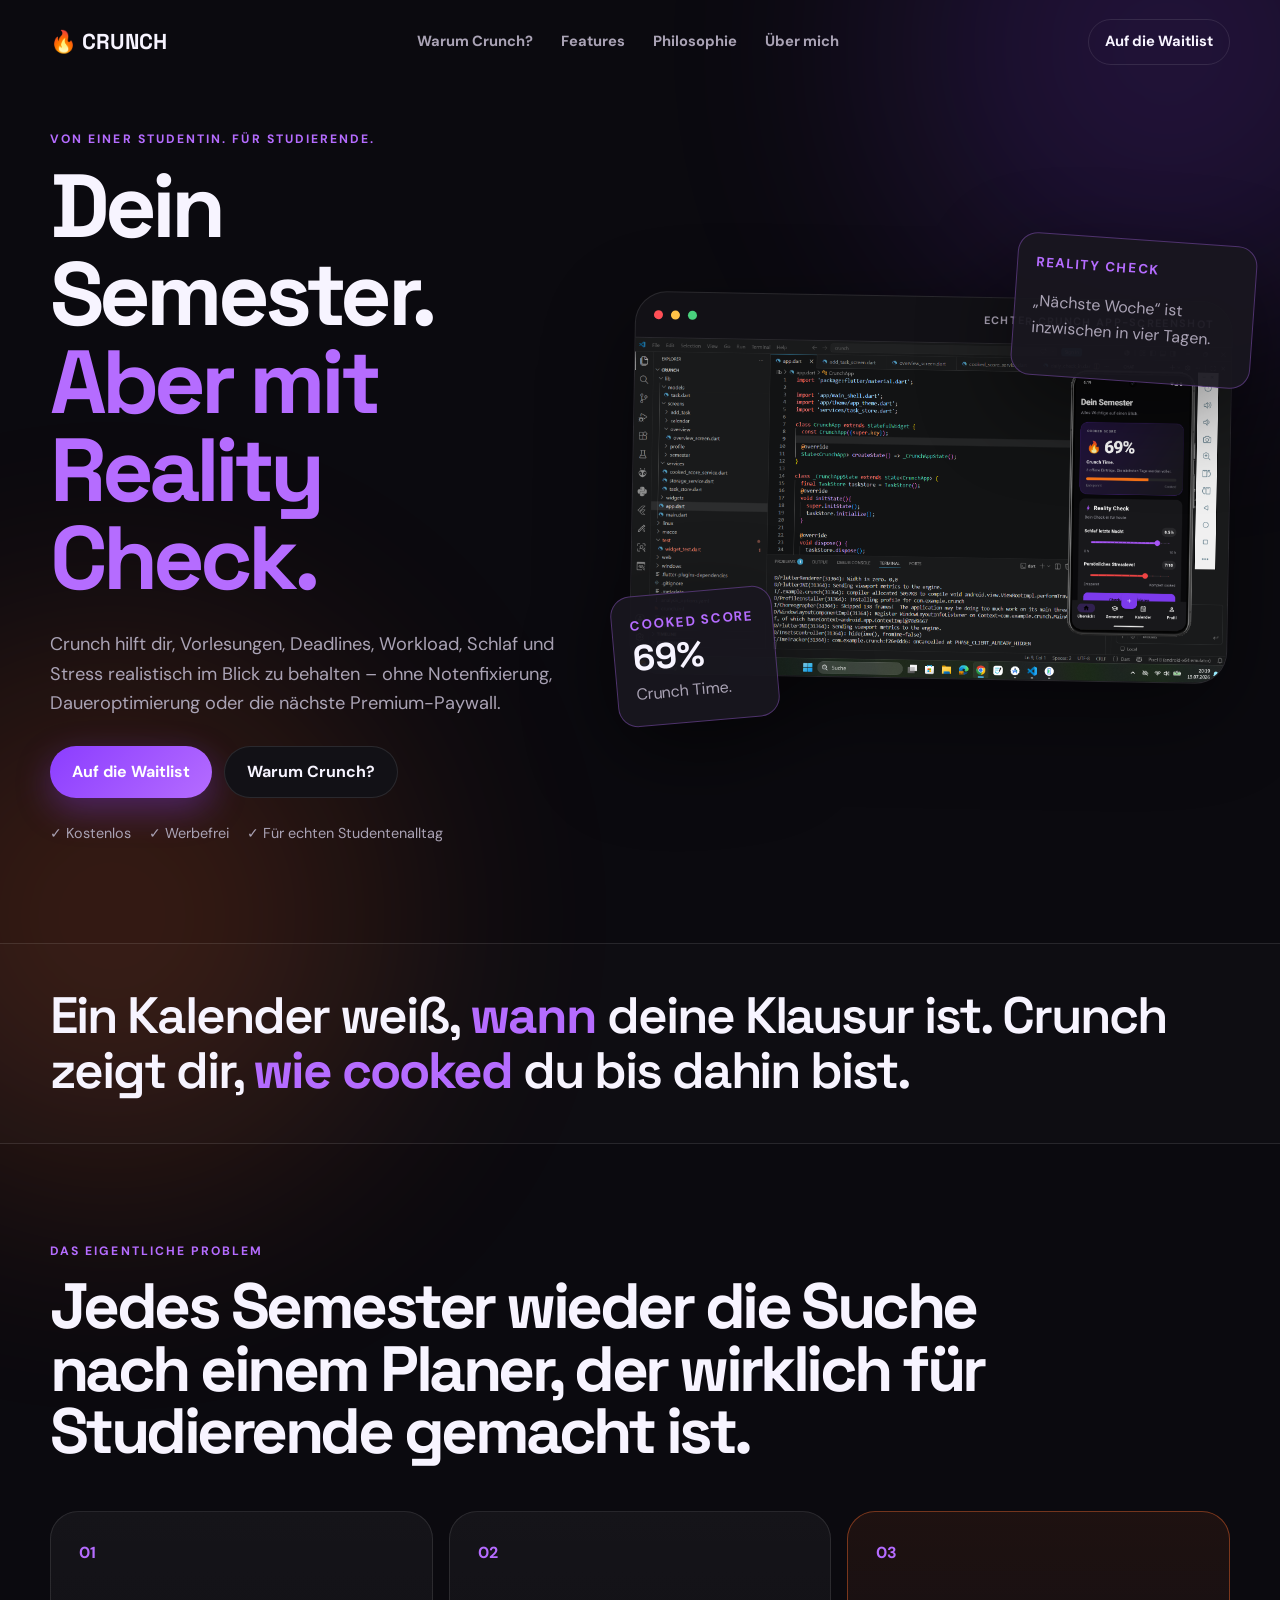
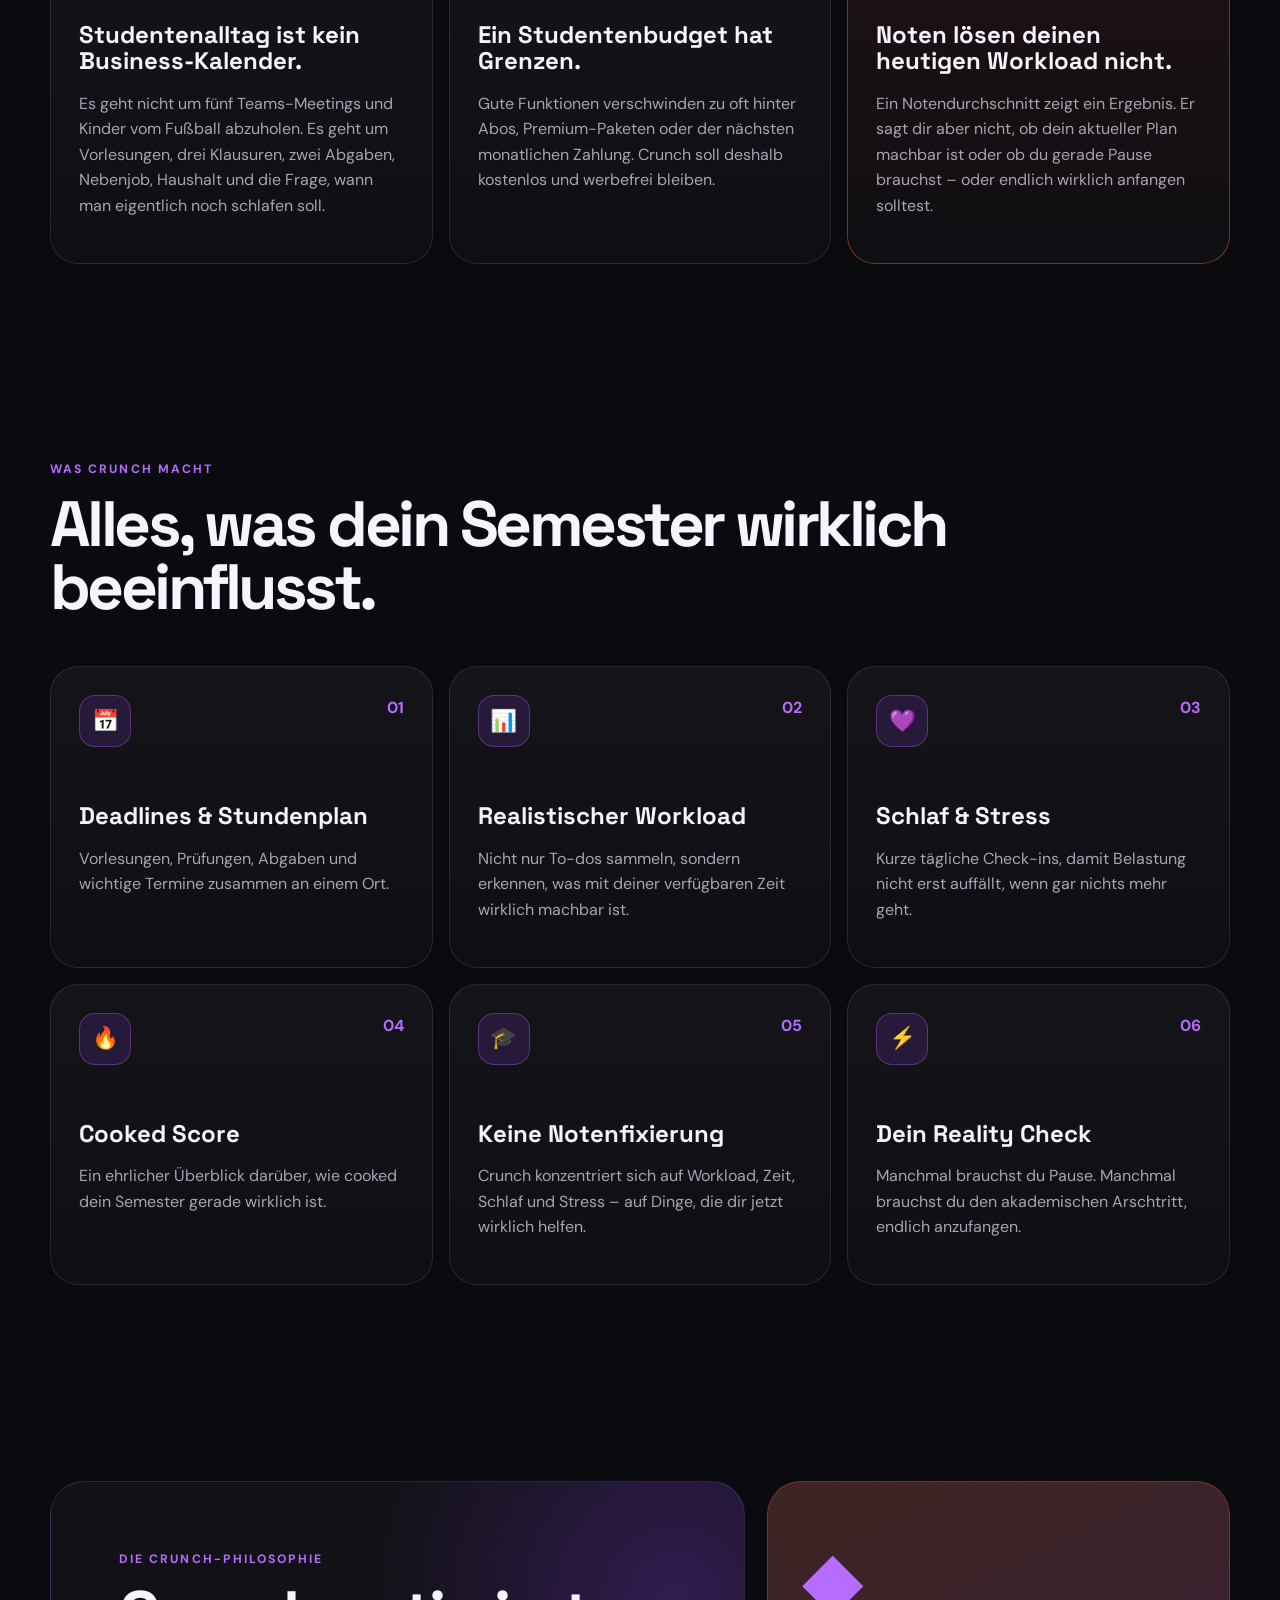
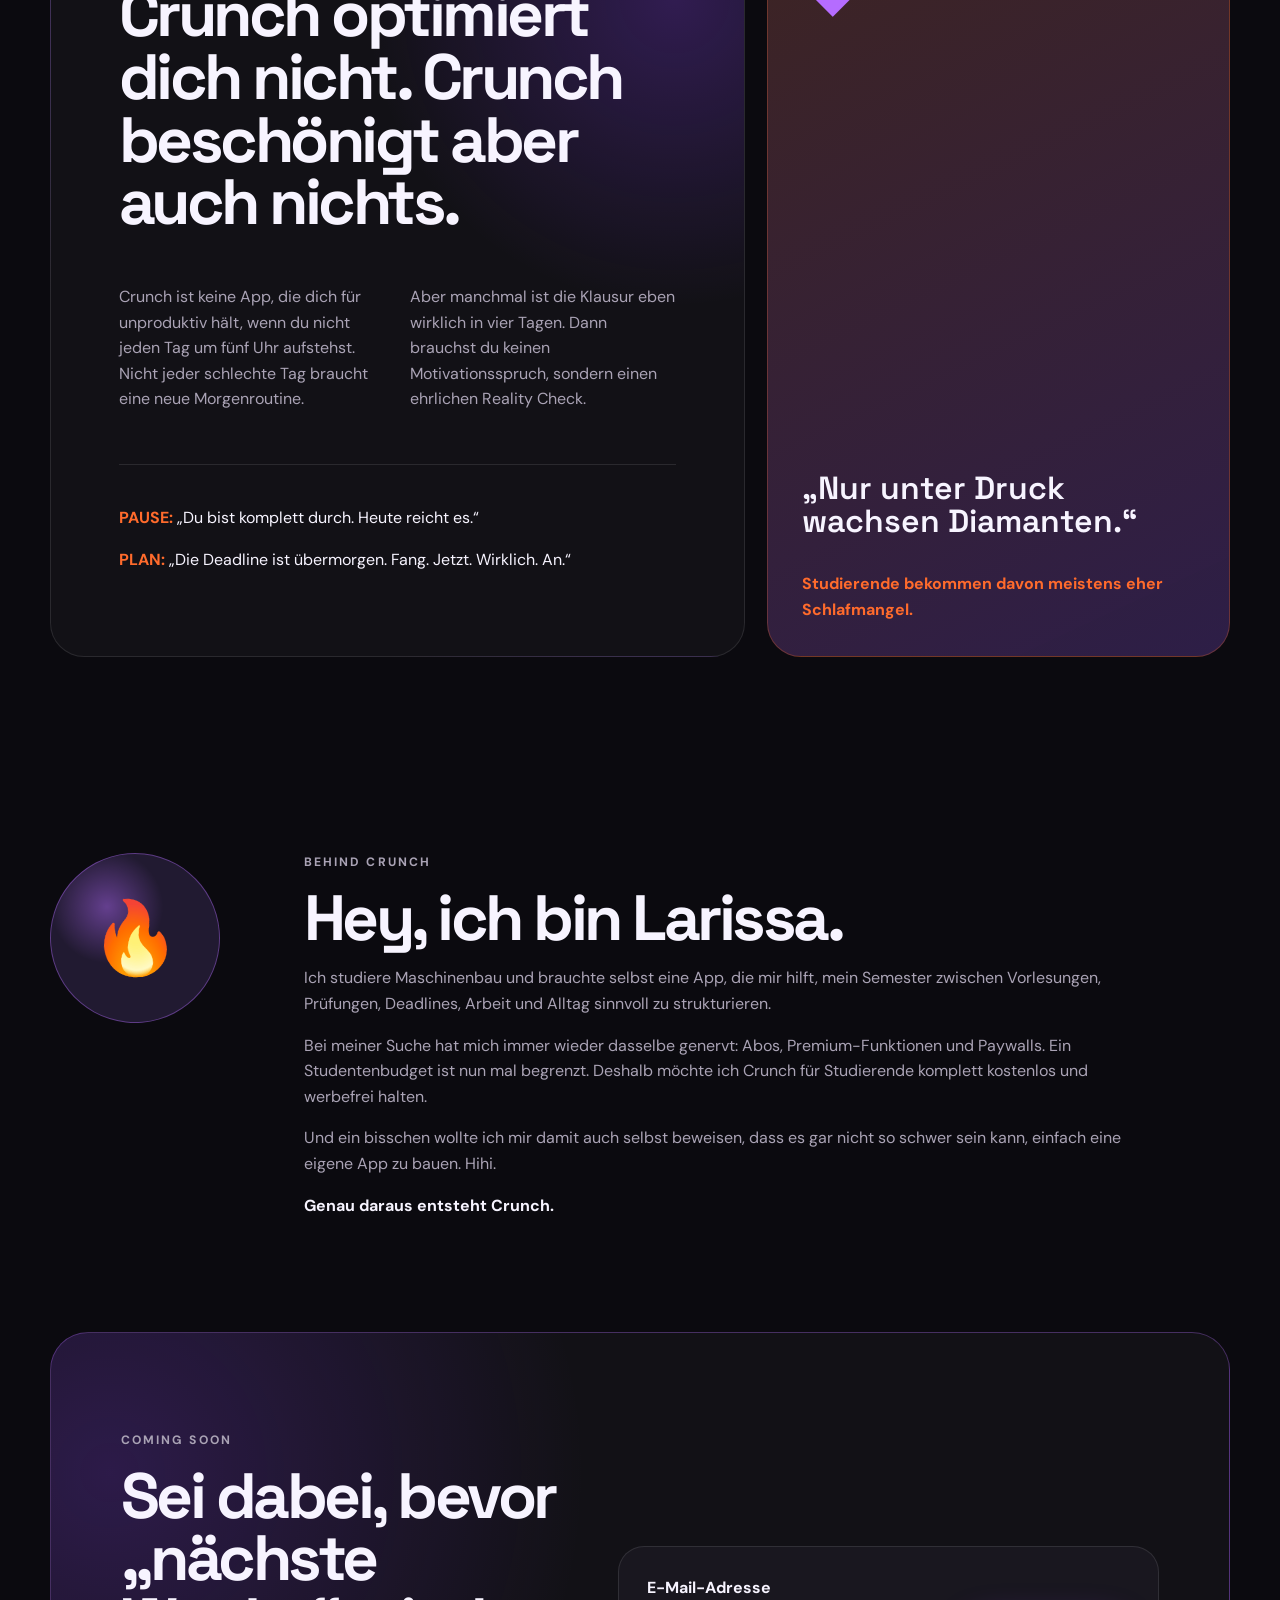
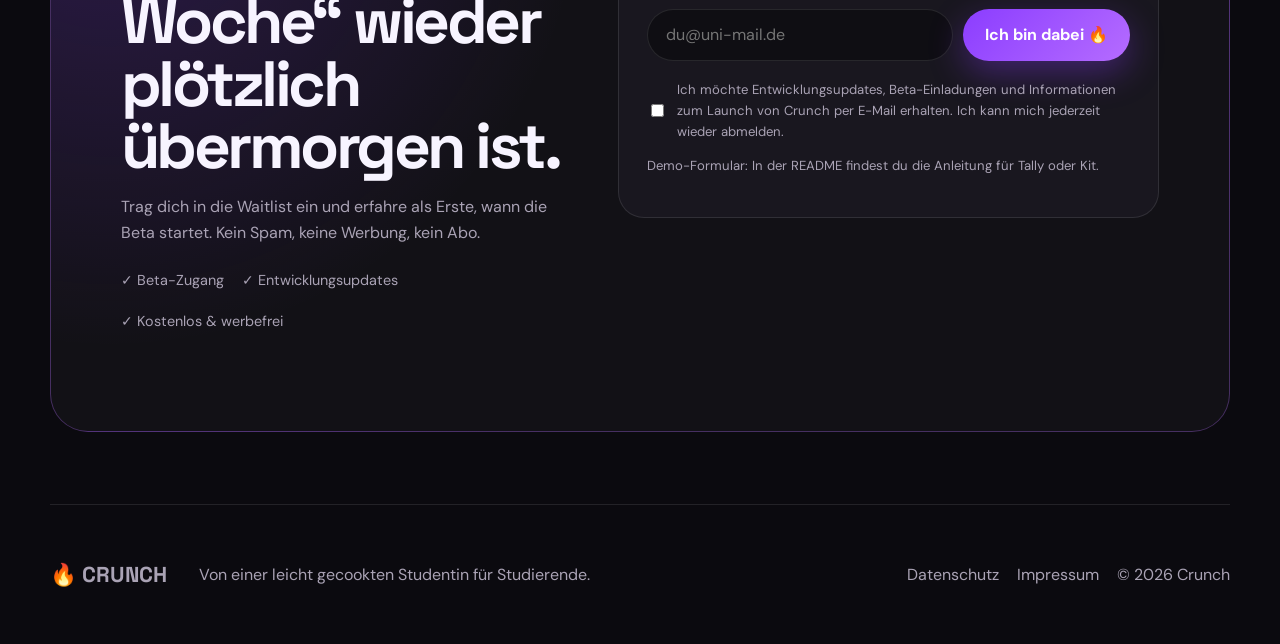
==== index.html @ 18115d7d "Add files via upload" ====
<!doctype html><html lang="de"><head><meta charset="utf-8"><meta name="viewport" content="width=device-width,initial-scale=1"><meta name="description" content="Crunch ist der kostenlose, werbefreie Semesterplaner mit ehrlichem Reality Check."><meta name="theme-color" content="#0b0a0f"><title>Crunch – Dein Semester mit Reality Check</title><link rel="preconnect" href="https://fonts.googleapis.com"><link rel="preconnect" href="https://fonts.gstatic.com" crossorigin><link href="https://fonts.googleapis.com/css2?family=DM+Sans:wght@400;500;600;700&family=Space+Grotesk:wght@600;700&display=swap" rel="stylesheet"><link rel="stylesheet" href="styles.css"></head><body><div class="glow g1"></div><div class="glow g2"></div><header class="header"><a class="brand" href="#top">🔥 CRUNCH</a><nav><a href="#warum">Warum Crunch?</a><a href="#features">Features</a><a href="#philosophie">Philosophie</a><a href="#about">Über mich</a></nav><a class="navcta" href="#waitlist">Auf die Waitlist</a></header><main id="top"><section class="hero section"><div><p class="eyebrow">VON EINER STUDENTIN. FÜR STUDIERENDE.</p><h1>Dein Semester.<span>Aber mit Reality Check.</span></h1><p class="lead">Crunch hilft dir, Vorlesungen, Deadlines, Workload, Schlaf und Stress realistisch im Blick zu behalten – ohne Notenfixierung, Daueroptimierung oder die nächste Premium-Paywall.</p><div class="actions"><a class="btn primary" href="#waitlist">Auf die Waitlist</a><a class="btn secondary" href="#warum">Warum Crunch?</a></div><div class="points"><span>✓ Kostenlos</span><span>✓ Werbefrei</span><span>✓ Für echten Studentenalltag</span></div></div><div class="visual"><div class="shot"><div class="shotbar"><i></i><i></i><i></i><span>ECHTER CRUNCH APP-SCREENSHOT</span></div><img src="assets/crunch-app-screenshot.png" alt="Screenshot der echten Crunch-App"></div><div class="float f1"><small>COOKED SCORE</small><strong>69%</strong><span>Crunch Time.</span></div><div class="float f2"><small>REALITY CHECK</small><p>„Nächste Woche“ ist inzwischen in vier Tagen.</p></div></div></section><section class="strip"><p>Ein Kalender weiß, <b>wann</b> deine Klausur ist. Crunch zeigt dir, <b>wie cooked</b> du bis dahin bist.</p></section><section id="warum" class="section"><p class="eyebrow">DAS EIGENTLICHE PROBLEM</p><h2>Jedes Semester wieder die Suche nach einem Planer, der wirklich für Studierende gemacht ist.</h2><div class="grid three"><article><em>01</em><h3>Studentenalltag ist kein Business-Kalender.</h3><p>Es geht nicht um fünf Teams-Meetings und Kinder vom Fußball abzuholen. Es geht um Vorlesungen, drei Klausuren, zwei Abgaben, Nebenjob, Haushalt und die Frage, wann man eigentlich noch schlafen soll.</p></article><article><em>02</em><h3>Ein Studentenbudget hat Grenzen.</h3><p>Gute Funktionen verschwinden zu oft hinter Abos, Premium-Paketen oder der nächsten monatlichen Zahlung. Crunch soll deshalb kostenlos und werbefrei bleiben.</p></article><article class="hot"><em>03</em><h3>Noten lösen deinen heutigen Workload nicht.</h3><p>Ein Notendurchschnitt zeigt ein Ergebnis. Er sagt dir aber nicht, ob dein aktueller Plan machbar ist oder ob du gerade Pause brauchst – oder endlich wirklich anfangen solltest.</p></article></div></section><section id="features" class="section"><p class="eyebrow">WAS CRUNCH MACHT</p><h2>Alles, was dein Semester wirklich beeinflusst.</h2><div class="grid six"><article><span class="ico">📅</span><em>01</em><h3>Deadlines & Stundenplan</h3><p>Vorlesungen, Prüfungen, Abgaben und wichtige Termine zusammen an einem Ort.</p></article><article><span class="ico">📊</span><em>02</em><h3>Realistischer Workload</h3><p>Nicht nur To-dos sammeln, sondern erkennen, was mit deiner verfügbaren Zeit wirklich machbar ist.</p></article><article><span class="ico">💜</span><em>03</em><h3>Schlaf & Stress</h3><p>Kurze tägliche Check-ins, damit Belastung nicht erst auffällt, wenn gar nichts mehr geht.</p></article><article><span class="ico">🔥</span><em>04</em><h3>Cooked Score</h3><p>Ein ehrlicher Überblick darüber, wie cooked dein Semester gerade wirklich ist.</p></article><article><span class="ico">🎓</span><em>05</em><h3>Keine Notenfixierung</h3><p>Crunch konzentriert sich auf Workload, Zeit, Schlaf und Stress – auf Dinge, die dir jetzt wirklich helfen.</p></article><article><span class="ico">⚡</span><em>06</em><h3>Dein Reality Check</h3><p>Manchmal brauchst du Pause. Manchmal brauchst du den akademischen Arschtritt, endlich anzufangen.</p></article></div></section><section id="philosophie" class="section philosophy"><div class="phcopy"><p class="eyebrow">DIE CRUNCH-PHILOSOPHIE</p><h2>Crunch optimiert dich nicht. Crunch beschönigt aber auch nichts.</h2><div class="cols"><p>Crunch ist keine App, die dich für unproduktiv hält, wenn du nicht jeden Tag um fünf Uhr aufstehst. Nicht jeder schlechte Tag braucht eine neue Morgenroutine.</p><p>Aber manchmal ist die Klausur eben wirklich in vier Tagen. Dann brauchst du keinen Motivationsspruch, sondern einen ehrlichen Reality Check.</p></div><div class="lines"><p><b>PAUSE:</b> „Du bist komplett durch. Heute reicht es.“</p><p><b>PLAN:</b> „Die Deadline ist übermorgen. Fang. Jetzt. Wirklich. An.“</p></div></div><aside class="diamond"><span>◆</span><p>„Nur unter Druck wachsen Diamanten.“</p><strong>Studierende bekommen davon meistens eher Schlafmangel.</strong></aside></section><section id="about" class="section founder"><div class="logo">🔥</div><div><p class="eyebrow">BEHIND CRUNCH</p><h2>Hey, ich bin Larissa.</h2><p>Ich studiere Maschinenbau und brauchte selbst eine App, die mir hilft, mein Semester zwischen Vorlesungen, Prüfungen, Deadlines, Arbeit und Alltag sinnvoll zu strukturieren.</p><p>Bei meiner Suche hat mich immer wieder dasselbe genervt: Abos, Premium-Funktionen und Paywalls. Ein Studentenbudget ist nun mal begrenzt. Deshalb möchte ich Crunch für Studierende komplett kostenlos und werbefrei halten.</p><p>Und ein bisschen wollte ich mir damit auch selbst beweisen, dass es gar nicht so schwer sein kann, einfach eine eigene App zu bauen. Hihi.</p><p class="closing">Genau daraus entsteht Crunch.</p></div></section><section id="waitlist" class="section waitlist"><div><p class="eyebrow">COMING SOON</p><h2>Sei dabei, bevor „nächste Woche“ wieder plötzlich übermorgen ist.</h2><p>Trag dich in die Waitlist ein und erfahre als Erste, wann die Beta startet. Kein Spam, keine Werbung, kein Abo.</p><div class="points"><span>✓ Beta-Zugang</span><span>✓ Entwicklungsupdates</span><span>✓ Kostenlos & werbefrei</span></div></div><form id="waitlistForm"><label for="email">E-Mail-Adresse</label><div class="formrow"><input id="email" type="email" placeholder="du@uni-mail.de" required><button class="btn primary" type="submit">Ich bin dabei 🔥</button></div><label class="consent"><input type="checkbox" required><span>Ich möchte Entwicklungsupdates, Beta-Einladungen und Informationen zum Launch von Crunch per E-Mail erhalten. Ich kann mich jederzeit wieder abmelden.</span></label><p class="note">Demo-Formular: In der README findest du die Anleitung für Tally oder Kit.</p><p id="success" class="success" hidden>Fast geschafft – jetzt nur noch das echte Waitlist-Formular verbinden.</p></form></section></main><footer class="footer"><a class="brand" href="#top">🔥 CRUNCH</a><p>Von einer leicht gecookten Studentin für Studierende.</p><div><a href="datenschutz.html">Datenschutz</a><a href="impressum.html">Impressum</a><span>© <span id="year"></span> Crunch</span></div></footer><script src="script.js"></script></body></html>
---- styles.css ----
:root{--bg:#0b0a0f;--s:#121116;--s2:#19171f;--txt:#f7f4ff;--mut:#aaa3b5;--p:#8b3dff;--pl:#b56cff;--o:#ff6b2c;--r:#ff4f56;--line:rgba(255,255,255,.1)}*{box-sizing:border-box}html{scroll-behavior:smooth}body{margin:0;background:var(--bg);color:var(--txt);font-family:"DM Sans",sans-serif;line-height:1.6;overflow-x:hidden}a{color:inherit}.glow{position:fixed;z-index:-1;width:34rem;height:34rem;border-radius:50%;filter:blur(130px);opacity:.18}.g1{right:-10rem;top:-14rem;background:var(--p)}.g2{left:-10rem;bottom:-18rem;background:var(--o)}.header,.section,.footer{width:min(1180px,calc(100% - 40px));margin:auto}.header{min-height:84px;display:grid;grid-template-columns:auto 1fr auto;align-items:center;gap:32px}.brand{font-family:"Space Grotesk",sans-serif;font-size:1.35rem;font-weight:700;text-decoration:none}.header nav{display:flex;justify-content:center;gap:28px}.header nav a,.navcta{color:var(--mut);font-size:.92rem;font-weight:700;text-decoration:none}.navcta{color:var(--txt);padding:10px 16px;border:1px solid var(--line);border-radius:999px}.section{padding:98px 0}.hero{min-height:calc(100vh - 84px);display:grid;grid-template-columns:.92fr 1.08fr;gap:72px;align-items:center;padding-top:46px}.eyebrow{margin:0 0 14px;color:var(--pl);font-size:.76rem;font-weight:700;letter-spacing:.17em}h1,h2,h3{font-family:"Space Grotesk",sans-serif}h1,h2{margin:0;letter-spacing:-.055em;line-height:.98}.hero h1{font-size:clamp(3.7rem,7vw,6.9rem)}.hero h1 span{display:block;color:var(--pl)}.lead{max-width:650px;margin:28px 0;color:var(--mut);font-size:1.14rem}.actions,.points{display:flex;flex-wrap:wrap;gap:12px}.points{margin-top:24px;color:var(--mut);gap:18px;font-size:.9rem}.btn{min-height:52px;display:inline-flex;align-items:center;justify-content:center;padding:0 22px;border:0;border-radius:999px;font:inherit;font-weight:700;text-decoration:none;cursor:pointer}.primary{background:linear-gradient(135deg,var(--p),var(--pl));color:#fff;box-shadow:0 12px 34px rgba(139,61,255,.35)}.secondary{background:var(--s);border:1px solid var(--line)}.visual{position:relative;min-height:620px;display:flex;align-items:center;justify-content:center}.shot{width:min(620px,100%);overflow:hidden;border:1px solid var(--line);border-radius:32px;background:var(--s);box-shadow:0 30px 90px rgba(0,0,0,.45);transform:rotate(1deg)}.shotbar{min-height:46px;display:flex;align-items:center;gap:8px;padding:0 18px;border-bottom:1px solid var(--line)}.shotbar i{width:9px;height:9px;border-radius:50%;background:var(--r)}.shotbar i:nth-child(2){background:#ffc247}.shotbar i:nth-child(3){background:#49d17d}.shotbar span{margin-left:auto;color:var(--mut);font-size:.68rem;font-weight:700;letter-spacing:.12em}.shot img{display:block;width:100%;aspect-ratio:16/9;object-fit:cover;object-position:72% center}.float{position:absolute;max-width:240px;padding:18px;border:1px solid rgba(181,108,255,.35);border-radius:20px;background:rgba(25,23,31,.94);box-shadow:0 30px 90px rgba(0,0,0,.45)}.float small{display:block;color:var(--pl);font-weight:700;letter-spacing:.13em}.float strong{display:block;font:700 2.25rem "Space Grotesk"}.float span,.float p{color:var(--mut)}.f1{left:-18px;bottom:76px;transform:rotate(-5deg)}.f2{right:-24px;top:62px;transform:rotate(4deg)}.strip{border-block:1px solid var(--line);background:rgba(255,255,255,.015)}.strip p{width:min(1180px,calc(100% - 40px));margin:auto;padding:44px 0;font:600 clamp(1.8rem,4vw,3.6rem)/1.08 "Space Grotesk";letter-spacing:-.04em}.strip b{color:var(--pl)}section>h2,.phcopy h2,.founder h2,.waitlist h2{font-size:clamp(2.7rem,5vw,5rem);max-width:940px}.grid{display:grid;gap:16px;margin-top:48px}.three,.six{grid-template-columns:repeat(3,1fr)}.grid article{position:relative;min-height:300px;padding:28px;border:1px solid var(--line);border-radius:28px;background:linear-gradient(180deg,rgba(255,255,255,.045),rgba(255,255,255,.02))}.three article{min-height:330px}.grid .hot{border-color:rgba(255,107,44,.42);background:linear-gradient(180deg,rgba(255,107,44,.08),rgba(255,255,255,.02))}.grid em{font-style:normal;color:var(--pl);font-weight:700}.grid h3{margin:56px 0 14px;font-size:1.5rem;line-height:1.1}.grid p,.founder p,.waitlist p,.cols p{color:var(--mut)}.ico{display:inline-grid;width:52px;height:52px;place-items:center;border:1px solid rgba(181,108,255,.35);border-radius:16px;background:rgba(139,61,255,.15);font-size:1.35rem}.six em{position:absolute;right:28px;top:28px}.philosophy{display:grid;grid-template-columns:1.2fr .8fr;gap:22px}.phcopy,.diamond{border-radius:34px}.phcopy{padding:clamp(32px,6vw,68px);background:radial-gradient(circle at 90% 15%,rgba(139,61,255,.25),transparent 34%),var(--s);border:1px solid var(--line)}.cols{display:grid;grid-template-columns:1fr 1fr;gap:26px;margin-top:34px}.lines{margin-top:36px;padding-top:24px;border-top:1px solid var(--line)}.lines b{color:var(--o)}.diamond{display:flex;flex-direction:column;justify-content:flex-end;min-height:430px;padding:34px;background:linear-gradient(155deg,rgba(255,107,44,.16),rgba(139,61,255,.18)),var(--s2);border:1px solid rgba(255,107,44,.28)}.diamond span{margin-bottom:auto;color:var(--pl);font-size:5rem}.diamond p{font:600 2rem/1.05 "Space Grotesk"}.diamond strong{color:var(--o)}.founder{display:grid;grid-template-columns:190px 1fr;gap:64px}.logo{width:170px;height:170px;display:grid;place-items:center;border:1px solid rgba(181,108,255,.4);border-radius:50%;background:radial-gradient(circle at 35% 30%,rgba(181,108,255,.45),transparent 35%),#211a31;font-size:4.5rem;transform:rotate(-5deg)}.founder>div:last-child{max-width:820px}.closing{color:var(--txt)!important;font-weight:700}.waitlist{display:grid;grid-template-columns:.9fr 1.1fr;gap:54px;margin-bottom:72px;padding-inline:clamp(26px,6vw,70px);border:1px solid rgba(181,108,255,.32);border-radius:38px;background:radial-gradient(circle at 5% 20%,rgba(139,61,255,.22),transparent 38%),var(--s)}form{align-self:center;padding:28px;border:1px solid var(--line);border-radius:26px;background:var(--s2)}form>label:first-child{display:block;margin-bottom:8px;font-weight:700}.formrow{display:flex;gap:10px}.formrow input{flex:1;min-height:52px;border:1px solid var(--line);border-radius:999px;background:#0f0e13;color:var(--txt);padding:0 18px;font:inherit}.consent{display:grid;grid-template-columns:auto 1fr;gap:10px;margin-top:18px;color:var(--mut);font-size:.82rem}.note{font-size:.82rem!important}.success{color:#6ce59a!important;font-weight:700}.footer{min-height:140px;display:grid;grid-template-columns:auto 1fr auto;gap:32px;align-items:center;border-top:1px solid var(--line);color:var(--mut)}.footer div{display:flex;gap:18px}.footer a{text-decoration:none}.legal{width:min(860px,calc(100% - 40px));margin:auto;padding:80px 0}.legal h1{font-size:clamp(2.8rem,7vw,5rem)}.legal .warn{padding:18px;border:1px solid rgba(255,107,44,.4);border-radius:18px;background:rgba(255,107,44,.08)}@media(max-width:980px){.header nav{display:none}.header{grid-template-columns:1fr auto}.hero,.waitlist,.philosophy{grid-template-columns:1fr}.three,.six{grid-template-columns:repeat(2,1fr)}.founder{grid-template-columns:1fr}.footer{grid-template-columns:1fr;padding:36px 0}}@media(max-width:650px){.header,.section,.footer,.strip p{width:min(100% - 24px,1180px)}.section{padding:70px 0}.hero h1{font-size:clamp(3.15rem,16vw,4.8rem)}.visual{min-height:390px}.shot{transform:none}.shotbar span{display:none}.f1{left:-4px;bottom:2px}.f2{right:-3px;top:28px;max-width:190px}.three,.six,.cols{grid-template-columns:1fr}.formrow{flex-direction:column}.logo{width:125px;height:125px;font-size:3.4rem}.waitlist{border-radius:28px}.diamond{min-height:340px}}
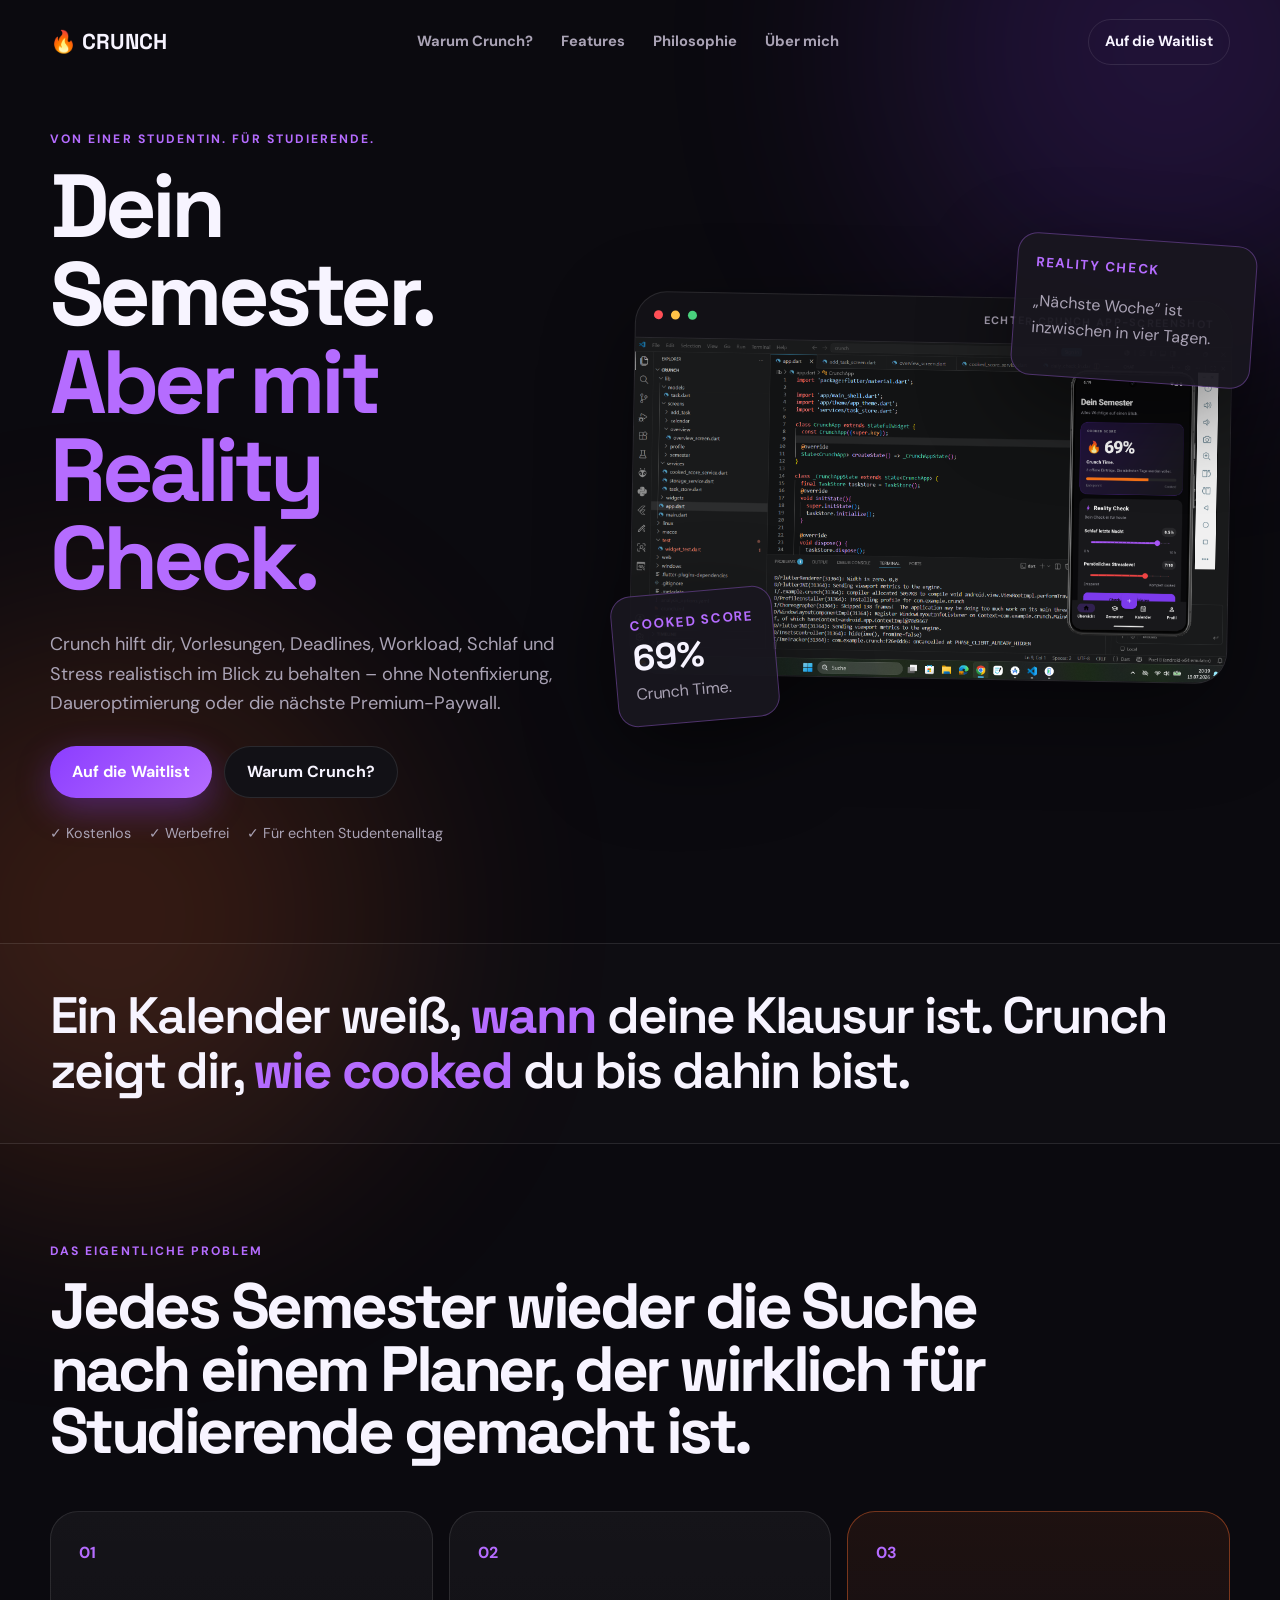
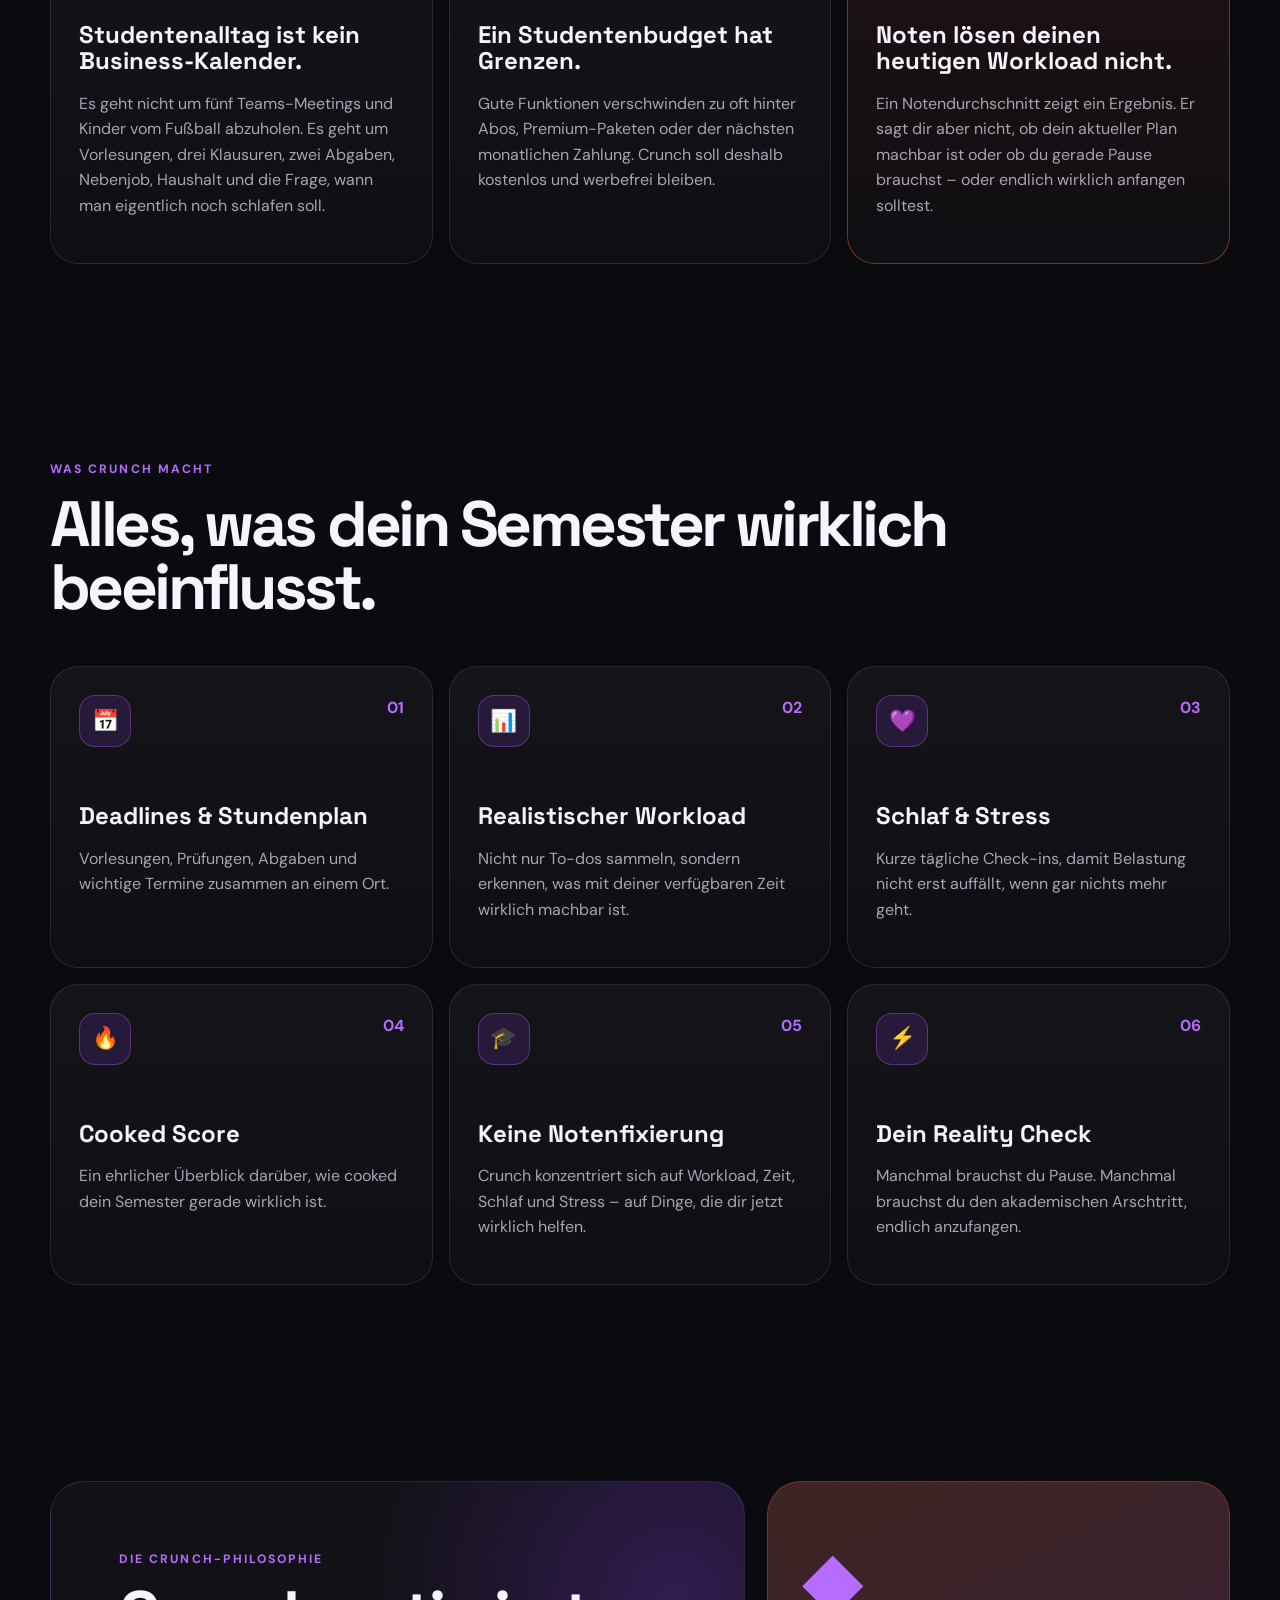
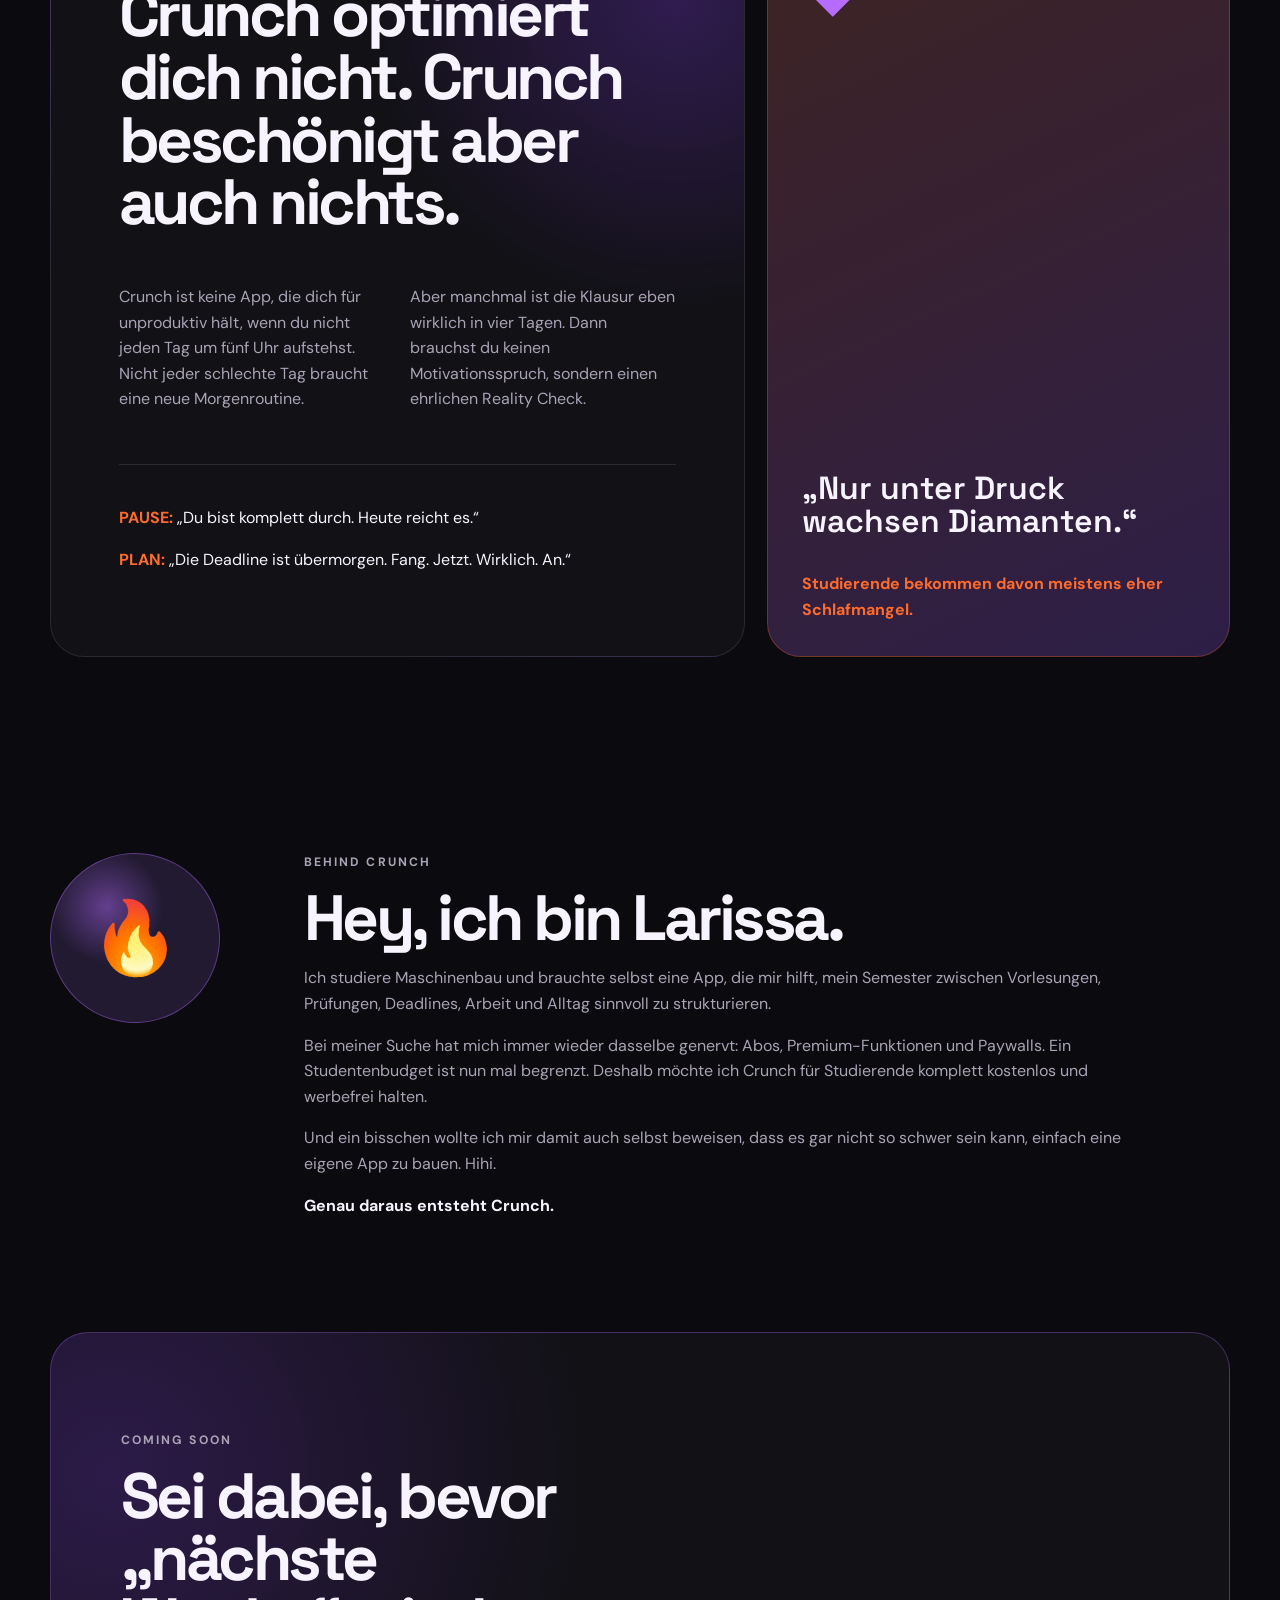
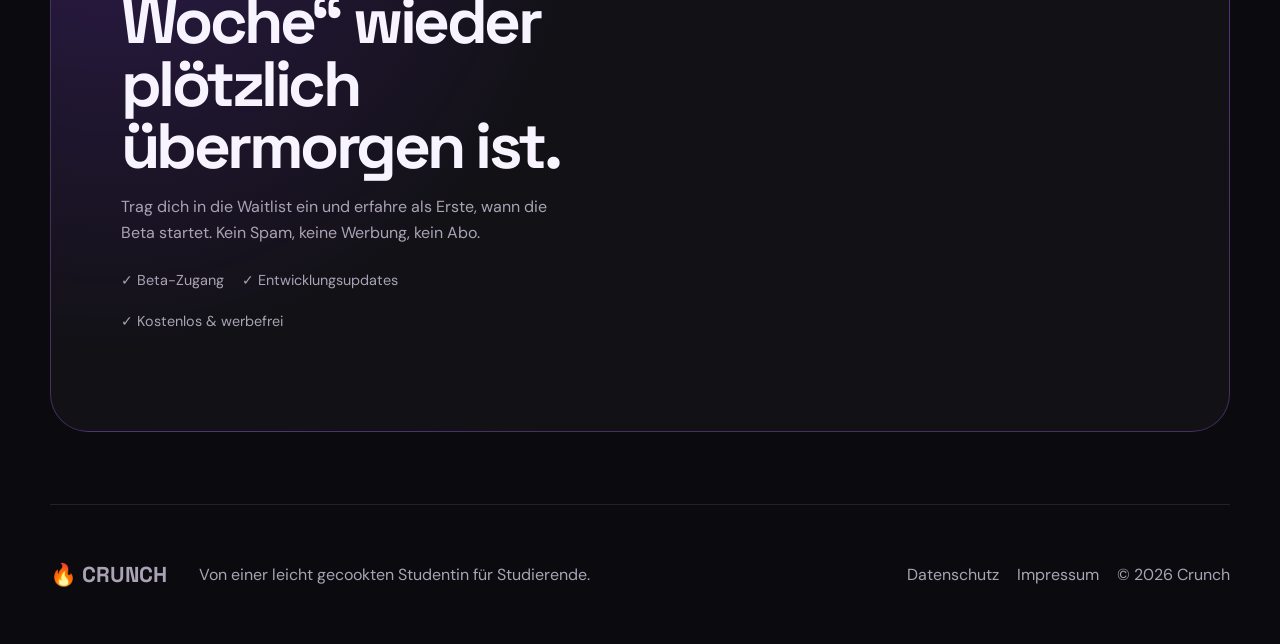
==== commit d3b211ef: "Update index.html" ====
--- a/index.html
+++ b/index.html
@@ -1 +1 @@
-<!doctype html><html lang="de"><head><meta charset="utf-8"><meta name="viewport" content="width=device-width,initial-scale=1"><meta name="description" content="Crunch ist der kostenlose, werbefreie Semesterplaner mit ehrlichem Reality Check."><meta name="theme-color" content="#0b0a0f"><title>Crunch – Dein Semester mit Reality Check</title><link rel="preconnect" href="https://fonts.googleapis.com"><link rel="preconnect" href="https://fonts.gstatic.com" crossorigin><link href="https://fonts.googleapis.com/css2?family=DM+Sans:wght@400;500;600;700&family=Space+Grotesk:wght@600;700&display=swap" rel="stylesheet"><link rel="stylesheet" href="styles.css"></head><body><div class="glow g1"></div><div class="glow g2"></div><header class="header"><a class="brand" href="#top">🔥 CRUNCH</a><nav><a href="#warum">Warum Crunch?</a><a href="#features">Features</a><a href="#philosophie">Philosophie</a><a href="#about">Über mich</a></nav><a class="navcta" href="#waitlist">Auf die Waitlist</a></header><main id="top"><section class="hero section"><div><p class="eyebrow">VON EINER STUDENTIN. FÜR STUDIERENDE.</p><h1>Dein Semester.<span>Aber mit Reality Check.</span></h1><p class="lead">Crunch hilft dir, Vorlesungen, Deadlines, Workload, Schlaf und Stress realistisch im Blick zu behalten – ohne Notenfixierung, Daueroptimierung oder die nächste Premium-Paywall.</p><div class="actions"><a class="btn primary" href="#waitlist">Auf die Waitlist</a><a class="btn secondary" href="#warum">Warum Crunch?</a></div><div class="points"><span>✓ Kostenlos</span><span>✓ Werbefrei</span><span>✓ Für echten Studentenalltag</span></div></div><div class="visual"><div class="shot"><div class="shotbar"><i></i><i></i><i></i><span>ECHTER CRUNCH APP-SCREENSHOT</span></div><img src="assets/crunch-app-screenshot.png" alt="Screenshot der echten Crunch-App"></div><div class="float f1"><small>COOKED SCORE</small><strong>69%</strong><span>Crunch Time.</span></div><div class="float f2"><small>REALITY CHECK</small><p>„Nächste Woche“ ist inzwischen in vier Tagen.</p></div></div></section><section class="strip"><p>Ein Kalender weiß, <b>wann</b> deine Klausur ist. Crunch zeigt dir, <b>wie cooked</b> du bis dahin bist.</p></section><section id="warum" class="section"><p class="eyebrow">DAS EIGENTLICHE PROBLEM</p><h2>Jedes Semester wieder die Suche nach einem Planer, der wirklich für Studierende gemacht ist.</h2><div class="grid three"><article><em>01</em><h3>Studentenalltag ist kein Business-Kalender.</h3><p>Es geht nicht um fünf Teams-Meetings und Kinder vom Fußball abzuholen. Es geht um Vorlesungen, drei Klausuren, zwei Abgaben, Nebenjob, Haushalt und die Frage, wann man eigentlich noch schlafen soll.</p></article><article><em>02</em><h3>Ein Studentenbudget hat Grenzen.</h3><p>Gute Funktionen verschwinden zu oft hinter Abos, Premium-Paketen oder der nächsten monatlichen Zahlung. Crunch soll deshalb kostenlos und werbefrei bleiben.</p></article><article class="hot"><em>03</em><h3>Noten lösen deinen heutigen Workload nicht.</h3><p>Ein Notendurchschnitt zeigt ein Ergebnis. Er sagt dir aber nicht, ob dein aktueller Plan machbar ist oder ob du gerade Pause brauchst – oder endlich wirklich anfangen solltest.</p></article></div></section><section id="features" class="section"><p class="eyebrow">WAS CRUNCH MACHT</p><h2>Alles, was dein Semester wirklich beeinflusst.</h2><div class="grid six"><article><span class="ico">📅</span><em>01</em><h3>Deadlines & Stundenplan</h3><p>Vorlesungen, Prüfungen, Abgaben und wichtige Termine zusammen an einem Ort.</p></article><article><span class="ico">📊</span><em>02</em><h3>Realistischer Workload</h3><p>Nicht nur To-dos sammeln, sondern erkennen, was mit deiner verfügbaren Zeit wirklich machbar ist.</p></article><article><span class="ico">💜</span><em>03</em><h3>Schlaf & Stress</h3><p>Kurze tägliche Check-ins, damit Belastung nicht erst auffällt, wenn gar nichts mehr geht.</p></article><article><span class="ico">🔥</span><em>04</em><h3>Cooked Score</h3><p>Ein ehrlicher Überblick darüber, wie cooked dein Semester gerade wirklich ist.</p></article><article><span class="ico">🎓</span><em>05</em><h3>Keine Notenfixierung</h3><p>Crunch konzentriert sich auf Workload, Zeit, Schlaf und Stress – auf Dinge, die dir jetzt wirklich helfen.</p></article><article><span class="ico">⚡</span><em>06</em><h3>Dein Reality Check</h3><p>Manchmal brauchst du Pause. Manchmal brauchst du den akademischen Arschtritt, endlich anzufangen.</p></article></div></section><section id="philosophie" class="section philosophy"><div class="phcopy"><p class="eyebrow">DIE CRUNCH-PHILOSOPHIE</p><h2>Crunch optimiert dich nicht. Crunch beschönigt aber auch nichts.</h2><div class="cols"><p>Crunch ist keine App, die dich für unproduktiv hält, wenn du nicht jeden Tag um fünf Uhr aufstehst. Nicht jeder schlechte Tag braucht eine neue Morgenroutine.</p><p>Aber manchmal ist die Klausur eben wirklich in vier Tagen. Dann brauchst du keinen Motivationsspruch, sondern einen ehrlichen Reality Check.</p></div><div class="lines"><p><b>PAUSE:</b> „Du bist komplett durch. Heute reicht es.“</p><p><b>PLAN:</b> „Die Deadline ist übermorgen. Fang. Jetzt. Wirklich. An.“</p></div></div><aside class="diamond"><span>◆</span><p>„Nur unter Druck wachsen Diamanten.“</p><strong>Studierende bekommen davon meistens eher Schlafmangel.</strong></aside></section><section id="about" class="section founder"><div class="logo">🔥</div><div><p class="eyebrow">BEHIND CRUNCH</p><h2>Hey, ich bin Larissa.</h2><p>Ich studiere Maschinenbau und brauchte selbst eine App, die mir hilft, mein Semester zwischen Vorlesungen, Prüfungen, Deadlines, Arbeit und Alltag sinnvoll zu strukturieren.</p><p>Bei meiner Suche hat mich immer wieder dasselbe genervt: Abos, Premium-Funktionen und Paywalls. Ein Studentenbudget ist nun mal begrenzt. Deshalb möchte ich Crunch für Studierende komplett kostenlos und werbefrei halten.</p><p>Und ein bisschen wollte ich mir damit auch selbst beweisen, dass es gar nicht so schwer sein kann, einfach eine eigene App zu bauen. Hihi.</p><p class="closing">Genau daraus entsteht Crunch.</p></div></section><section id="waitlist" class="section waitlist"><div><p class="eyebrow">COMING SOON</p><h2>Sei dabei, bevor „nächste Woche“ wieder plötzlich übermorgen ist.</h2><p>Trag dich in die Waitlist ein und erfahre als Erste, wann die Beta startet. Kein Spam, keine Werbung, kein Abo.</p><div class="points"><span>✓ Beta-Zugang</span><span>✓ Entwicklungsupdates</span><span>✓ Kostenlos & werbefrei</span></div></div><form id="waitlistForm"><label for="email">E-Mail-Adresse</label><div class="formrow"><input id="email" type="email" placeholder="du@uni-mail.de" required><button class="btn primary" type="submit">Ich bin dabei 🔥</button></div><label class="consent"><input type="checkbox" required><span>Ich möchte Entwicklungsupdates, Beta-Einladungen und Informationen zum Launch von Crunch per E-Mail erhalten. Ich kann mich jederzeit wieder abmelden.</span></label><p class="note">Demo-Formular: In der README findest du die Anleitung für Tally oder Kit.</p><p id="success" class="success" hidden>Fast geschafft – jetzt nur noch das echte Waitlist-Formular verbinden.</p></form></section></main><footer class="footer"><a class="brand" href="#top">🔥 CRUNCH</a><p>Von einer leicht gecookten Studentin für Studierende.</p><div><a href="datenschutz.html">Datenschutz</a><a href="impressum.html">Impressum</a><span>© <span id="year"></span> Crunch</span></div></footer><script src="script.js"></script></body></html>+<!doctype html><html lang="de"><head><meta charset="utf-8"><meta name="viewport" content="width=device-width,initial-scale=1"><meta name="description" content="Crunch ist der kostenlose, werbefreie Semesterplaner mit ehrlichem Reality Check."><meta name="theme-color" content="#0b0a0f"><title>Crunch – Dein Semester mit Reality Check</title><link rel="preconnect" href="https://fonts.googleapis.com"><link rel="preconnect" href="https://fonts.gstatic.com" crossorigin><link href="https://fonts.googleapis.com/css2?family=DM+Sans:wght@400;500;600;700&family=Space+Grotesk:wght@600;700&display=swap" rel="stylesheet"><link rel="stylesheet" href="styles.css"></head><body><div class="glow g1"></div><div class="glow g2"></div><header class="header"><a class="brand" href="#top">🔥 CRUNCH</a><nav><a href="#warum">Warum Crunch?</a><a href="#features">Features</a><a href="#philosophie">Philosophie</a><a href="#about">Über mich</a></nav><a class="navcta" href="#waitlist">Auf die Waitlist</a></header><main id="top"><section class="hero section"><div><p class="eyebrow">VON EINER STUDENTIN. FÜR STUDIERENDE.</p><h1>Dein Semester.<span>Aber mit Reality Check.</span></h1><p class="lead">Crunch hilft dir, Vorlesungen, Deadlines, Workload, Schlaf und Stress realistisch im Blick zu behalten – ohne Notenfixierung, Daueroptimierung oder die nächste Premium-Paywall.</p><div class="actions"><a class="btn primary" href="#waitlist">Auf die Waitlist</a><a class="btn secondary" href="#warum">Warum Crunch?</a></div><div class="points"><span>✓ Kostenlos</span><span>✓ Werbefrei</span><span>✓ Für echten Studentenalltag</span></div></div><div class="visual"><div class="shot"><div class="shotbar"><i></i><i></i><i></i><span>ECHTER CRUNCH APP-SCREENSHOT</span></div><img src="assets/crunch-app-screenshot.png" alt="Screenshot der echten Crunch-App"></div><div class="float f1"><small>COOKED SCORE</small><strong>69%</strong><span>Crunch Time.</span></div><div class="float f2"><small>REALITY CHECK</small><p>„Nächste Woche“ ist inzwischen in vier Tagen.</p></div></div></section><section class="strip"><p>Ein Kalender weiß, <b>wann</b> deine Klausur ist. Crunch zeigt dir, <b>wie cooked</b> du bis dahin bist.</p></section><section id="warum" class="section"><p class="eyebrow">DAS EIGENTLICHE PROBLEM</p><h2>Jedes Semester wieder die Suche nach einem Planer, der wirklich für Studierende gemacht ist.</h2><div class="grid three"><article><em>01</em><h3>Studentenalltag ist kein Business-Kalender.</h3><p>Es geht nicht um fünf Teams-Meetings und Kinder vom Fußball abzuholen. Es geht um Vorlesungen, drei Klausuren, zwei Abgaben, Nebenjob, Haushalt und die Frage, wann man eigentlich noch schlafen soll.</p></article><article><em>02</em><h3>Ein Studentenbudget hat Grenzen.</h3><p>Gute Funktionen verschwinden zu oft hinter Abos, Premium-Paketen oder der nächsten monatlichen Zahlung. Crunch soll deshalb kostenlos und werbefrei bleiben.</p></article><article class="hot"><em>03</em><h3>Noten lösen deinen heutigen Workload nicht.</h3><p>Ein Notendurchschnitt zeigt ein Ergebnis. Er sagt dir aber nicht, ob dein aktueller Plan machbar ist oder ob du gerade Pause brauchst – oder endlich wirklich anfangen solltest.</p></article></div></section><section id="features" class="section"><p class="eyebrow">WAS CRUNCH MACHT</p><h2>Alles, was dein Semester wirklich beeinflusst.</h2><div class="grid six"><article><span class="ico">📅</span><em>01</em><h3>Deadlines & Stundenplan</h3><p>Vorlesungen, Prüfungen, Abgaben und wichtige Termine zusammen an einem Ort.</p></article><article><span class="ico">📊</span><em>02</em><h3>Realistischer Workload</h3><p>Nicht nur To-dos sammeln, sondern erkennen, was mit deiner verfügbaren Zeit wirklich machbar ist.</p></article><article><span class="ico">💜</span><em>03</em><h3>Schlaf & Stress</h3><p>Kurze tägliche Check-ins, damit Belastung nicht erst auffällt, wenn gar nichts mehr geht.</p></article><article><span class="ico">🔥</span><em>04</em><h3>Cooked Score</h3><p>Ein ehrlicher Überblick darüber, wie cooked dein Semester gerade wirklich ist.</p></article><article><span class="ico">🎓</span><em>05</em><h3>Keine Notenfixierung</h3><p>Crunch konzentriert sich auf Workload, Zeit, Schlaf und Stress – auf Dinge, die dir jetzt wirklich helfen.</p></article><article><span class="ico">⚡</span><em>06</em><h3>Dein Reality Check</h3><p>Manchmal brauchst du Pause. Manchmal brauchst du den akademischen Arschtritt, endlich anzufangen.</p></article></div></section><section id="philosophie" class="section philosophy"><div class="phcopy"><p class="eyebrow">DIE CRUNCH-PHILOSOPHIE</p><h2>Crunch optimiert dich nicht. Crunch beschönigt aber auch nichts.</h2><div class="cols"><p>Crunch ist keine App, die dich für unproduktiv hält, wenn du nicht jeden Tag um fünf Uhr aufstehst. Nicht jeder schlechte Tag braucht eine neue Morgenroutine.</p><p>Aber manchmal ist die Klausur eben wirklich in vier Tagen. Dann brauchst du keinen Motivationsspruch, sondern einen ehrlichen Reality Check.</p></div><div class="lines"><p><b>PAUSE:</b> „Du bist komplett durch. Heute reicht es.“</p><p><b>PLAN:</b> „Die Deadline ist übermorgen. Fang. Jetzt. Wirklich. An.“</p></div></div><aside class="diamond"><span>◆</span><p>„Nur unter Druck wachsen Diamanten.“</p><strong>Studierende bekommen davon meistens eher Schlafmangel.</strong></aside></section><section id="about" class="section founder"><div class="logo">🔥</div><div><p class="eyebrow">BEHIND CRUNCH</p><h2>Hey, ich bin Larissa.</h2><p>Ich studiere Maschinenbau und brauchte selbst eine App, die mir hilft, mein Semester zwischen Vorlesungen, Prüfungen, Deadlines, Arbeit und Alltag sinnvoll zu strukturieren.</p><p>Bei meiner Suche hat mich immer wieder dasselbe genervt: Abos, Premium-Funktionen und Paywalls. Ein Studentenbudget ist nun mal begrenzt. Deshalb möchte ich Crunch für Studierende komplett kostenlos und werbefrei halten.</p><p>Und ein bisschen wollte ich mir damit auch selbst beweisen, dass es gar nicht so schwer sein kann, einfach eine eigene App zu bauen. Hihi.</p><p class="closing">Genau daraus entsteht Crunch.</p></div></section><section id="waitlist" class="section waitlist"><div><p class="eyebrow">COMING SOON</p><h2>Sei dabei, bevor „nächste Woche“ wieder plötzlich übermorgen ist.</h2><p>Trag dich in die Waitlist ein und erfahre als Erste, wann die Beta startet. Kein Spam, keine Werbung, kein Abo.</p><div class="points"><span>✓ Beta-Zugang</span><span>✓ Entwicklungsupdates</span><span>✓ Kostenlos & werbefrei</span></div></div><script async data-uid="a30c3603ad" src="https://crunch.kit.com/a30c3603ad/index.js"></script></section></main><footer class="footer"><a class="brand" href="#top">🔥 CRUNCH</a><p>Von einer leicht gecookten Studentin für Studierende.</p><div><a href="datenschutz.html">Datenschutz</a><a href="impressum.html">Impressum</a><span>© <span id="year"></span> Crunch</span></div></footer><script src="script.js"></script></body></html>
